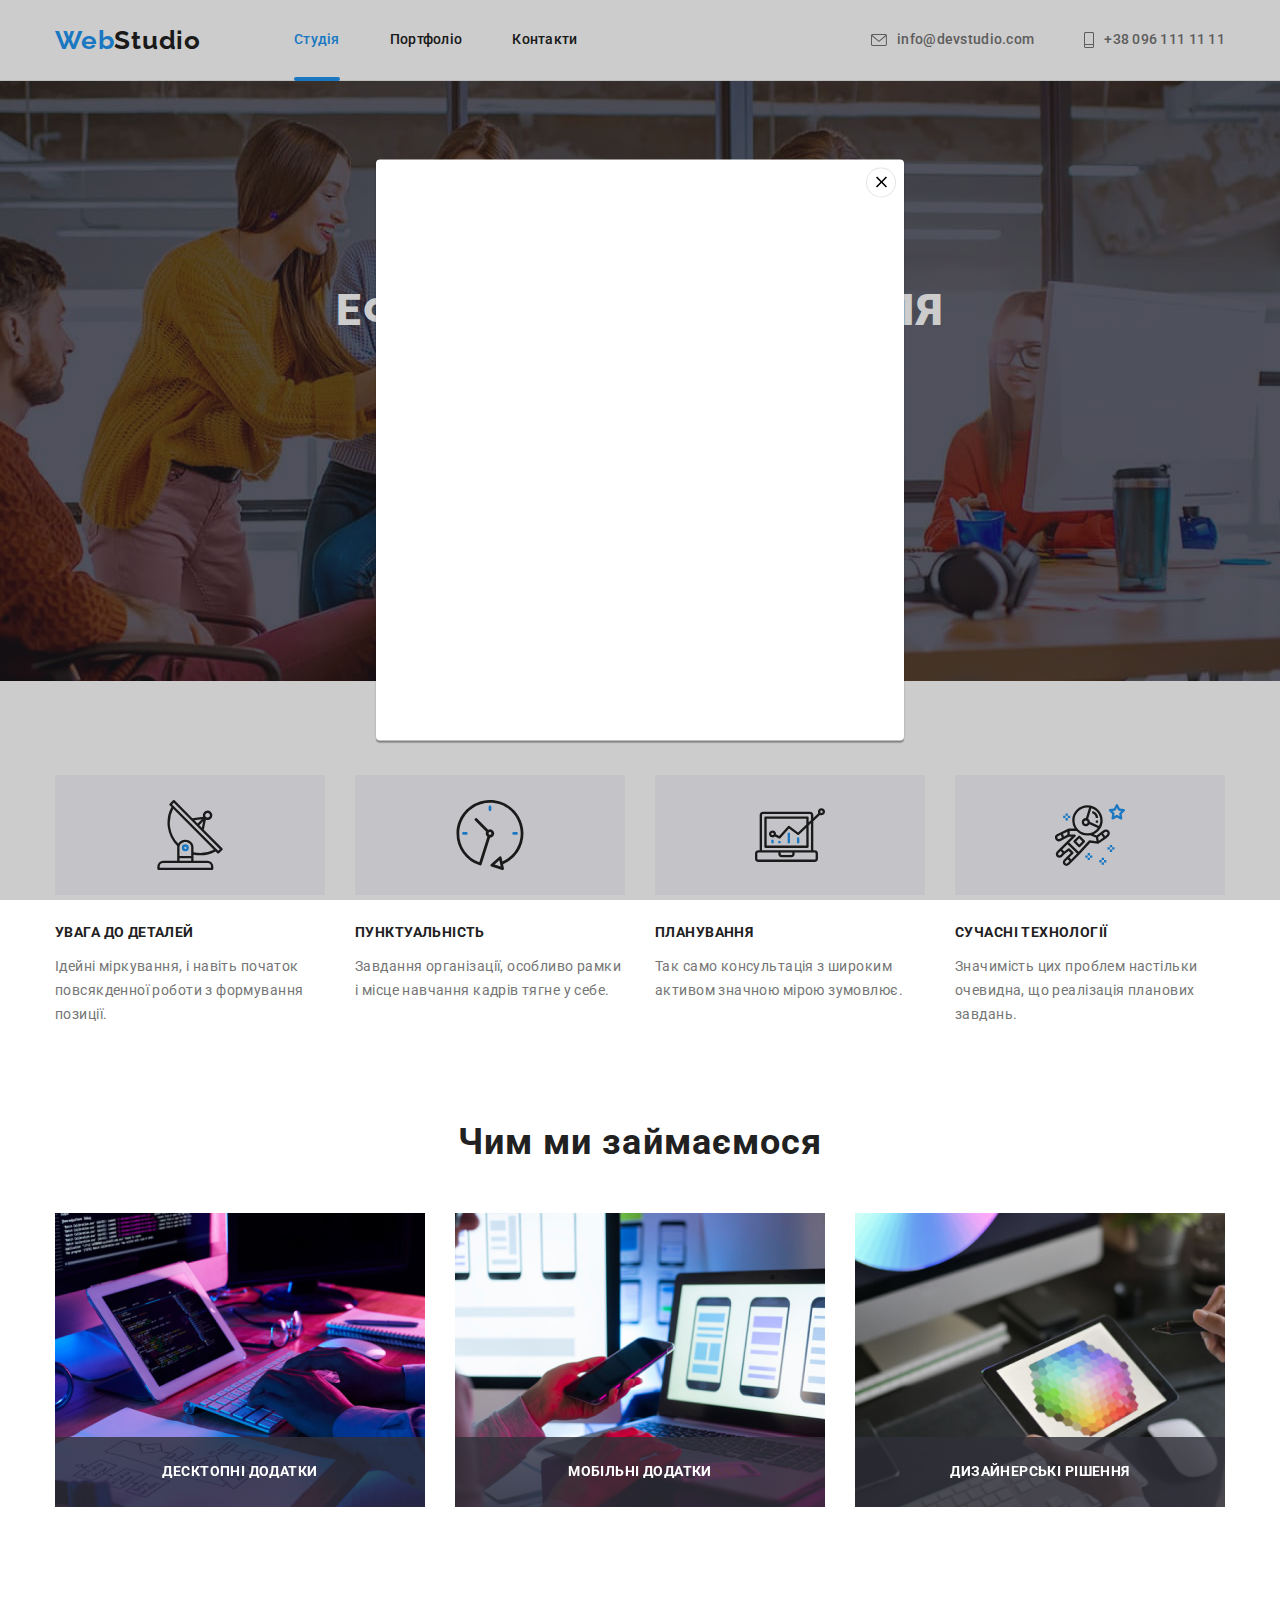
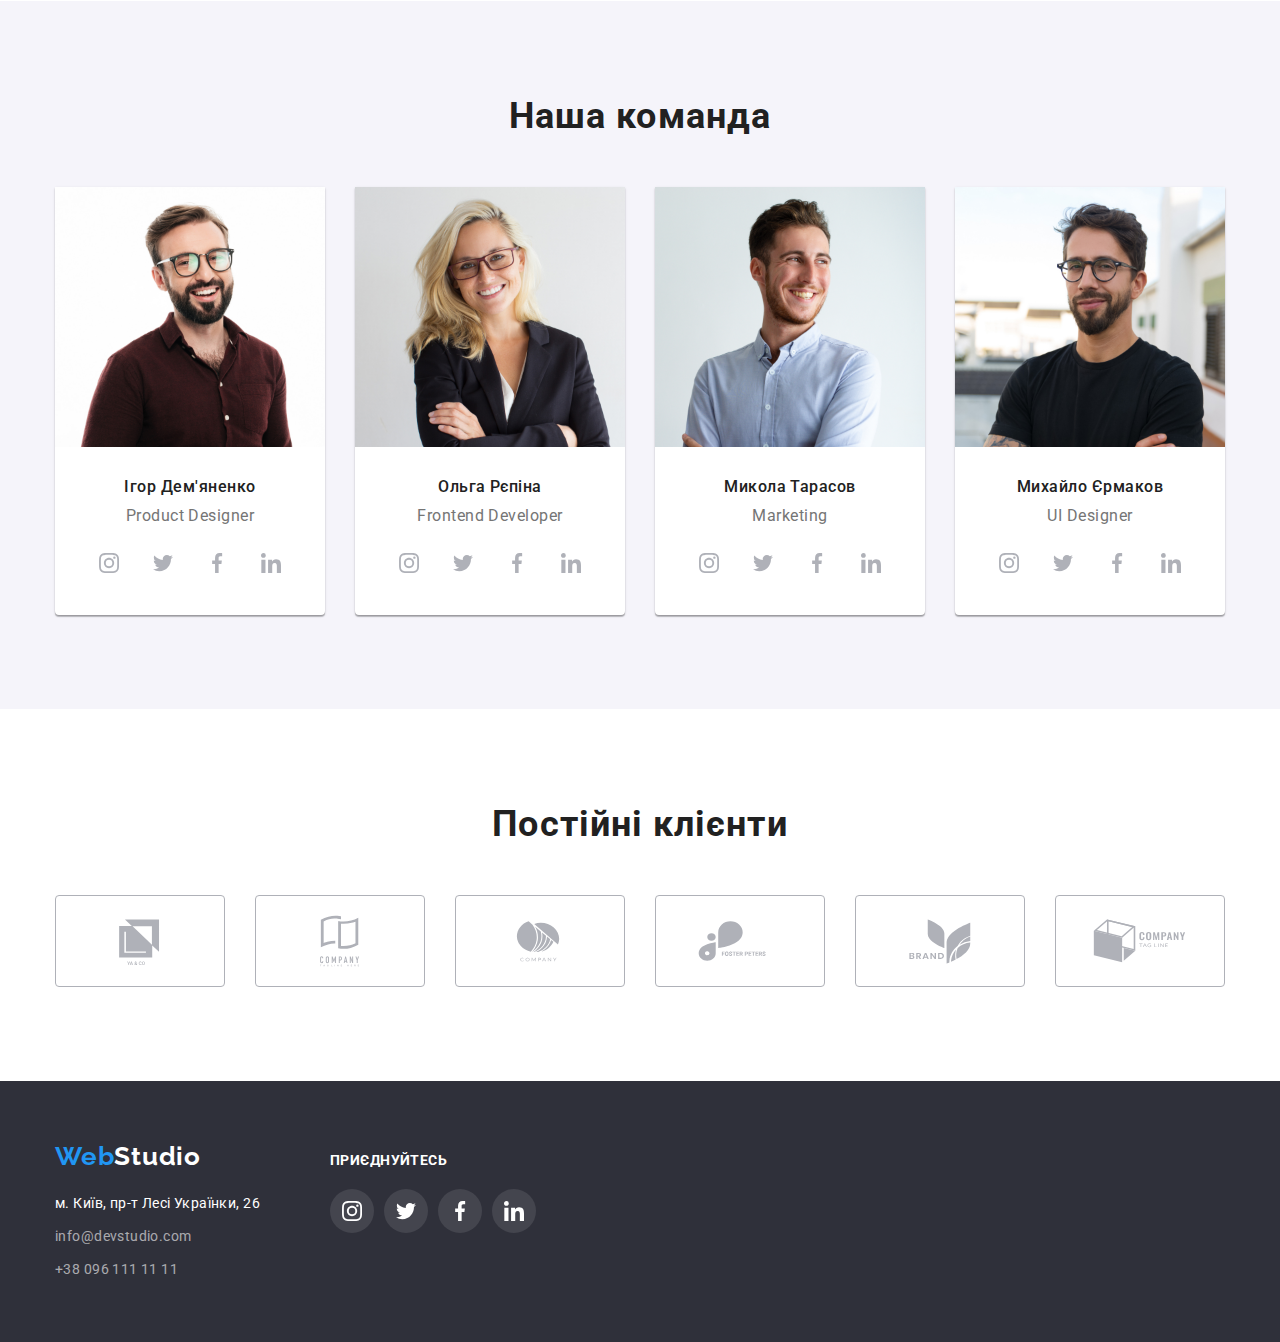
==== index.html @ 929f8d86 "added animation" ====
<!DOCTYPE html>
<html lang="uk">
  <head>
    <meta charset="UTF-8" />
    <meta http-equiv="X-UA-Compatible" content="IE=edge" />
    <meta name="viewport" content="width=device-width, initial-scale=1.0" />
    <title>Головна</title>
    <link rel="preconnect" href="https://fonts.googleapis.com" />
    <link rel="preconnect" href="https://fonts.gstatic.com" crossorigin />
    <link
      href="https://fonts.googleapis.com/css2?family=Raleway:wght@700&family=Roboto:wght@400;500;700;900&display=swap"
      rel="stylesheet"
    />
    <link
      rel="stylesheet"
      href="https://cdnjs.cloudflare.com/ajax/libs/modern-normalize/1.1.0/modern-normalize.min.css"
    />
    <link rel="stylesheet" href="./css/styles.css" />
  </head>
  <body class="page-body">
    <header class="page-header">
      <!--Шапка сторінки-->
      <div class="container-main">
        <a class="logo-link" href="./index.html"
          >Web<span class="logo-header">Studio</span></a
        >
        <nav>
          <!--Навігація на інші сторінки сайту-->
          <ul class="nav-list">
            <li class="nav-item">
              <a class="current-link" href="./index.html">Студія</a>
            </li>
            <li class="nav-item">
              <a class="nav-link" href="./portfolio.html">Портфоліо</a>
            </li>
            <li class="nav-item">
              <a class="nav-link" href="#">Контакти</a>
            </li>
          </ul>
        </nav>
        <ul class="nav-communication">
          <li class="nav-cm-item">
            <a class="link-cm" href="mailto:info@devstudio.com">
              <svg class="nav-icon envelope" width="16" height="12">
                <use href="./images/icons.svg#icon-envelope"></use></svg
              >info@devstudio.com</a
            >
          </li>
          <li class="nav-cm-item">
            <a class="link-cm" href="tel:+380961111111">
              <svg class="nav-icon phone" width="10" height="16">
                <use href="./images/icons.svg#icon-mobphone"></use></svg
              >+38 096 111 11 11</a
            >
          </li>
        </ul>
      </div>
    </header>
    <main>
      <!-- Герой -->
      <section class="hero">
        <div class="container">
          <h1 class="hero-title">
            Ефективні рішення для<br />
            вашого бізнесу
          </h1>
          <button type="button" data-modal-open>Замовити послугу</button>
        </div>
      </section>
      <section class="section">
        <div class="backdrop" data-modal>
          <div class="modal">
            <button type="button" class="btn-close" data-modal-close>
              <svg class="icon-close-1" width="18" height="18">
                <use href="./images/icons.svg#icon-close-1"></use>
              </svg>
            </button>
          </div>
        </div>
        <!-- Наші переваги -->
        <div class="container">
          <h2 hidden>Особливості</h2>
          <ul class="features-items">
            <li class="features-item">
              <div class="features-block">
                <svg class="features-icon" width="70" height="70">
                  <use href="./images/icons.svg#icon-antenna"></use>
                </svg>
              </div>
              <h3 class="features-title">УВАГА ДО ДЕТАЛЕЙ</h3>
              <p class="features-text">
                Ідейні міркування, і навіть початок повсякденної роботи з
                формування позиції.
              </p>
            </li>
            <li class="features-item">
              <div class="features-block">
                <svg class="features-icon" width="70" height="70">
                  <use href="./images/icons.svg#icon-clock"></use>
                </svg>
              </div>
              <h3 class="features-title">ПУНКТУАЛЬНІСТЬ</h3>
              <p class="features-text">
                Завдання організації, особливо рамки і місце навчання кадрів
                тягне у себе.
              </p>
            </li>
            <li class="features-item">
              <div class="features-block">
                <svg class="features-icon" width="70" height="70">
                  <use href="./images/icons.svg#icon-diagram"></use>
                </svg>
              </div>
              <h3 class="features-title">ПЛАНУВАННЯ</h3>
              <p class="features-text">
                Так само консультація з широким активом значною мірою зумовлює.
              </p>
            </li>
            <li class="features-item">
              <div class="features-block">
                <svg class="features-icon" width="70" height="70">
                  <use href="./images/icons.svg#icon-astronaut"></use>
                </svg>
              </div>
              <h3 class="features-title">СУЧАСНІ ТЕХНОЛОГІЇ</h3>
              <p class="features-text">
                Значимість цих проблем настільки очевидна, що реалізація
                планових завдань.
              </p>
            </li>
          </ul>
        </div>
      </section>
      <section class="section benefits">
        <div class="container">
          <h2 class="title">Чим ми займаємося</h2>
          <ul class="benefits-items">
            <!-- Ілюстрації зайнятості -->
            <li class="benefits-item">
              <img
                src="./images/img.jpg"
                alt="Працюючий програміст за столом"
                height="294"
              />
              <div class="meta">
                <p class="meta-text">Десктопні додатки</p>
              </div>
            </li>
            <li class="benefits-item">
              <img
                src="./images/img1.jpg"
                alt="Розробка інтерфейсу смартфона"
                height="294"
              />
              <div class="meta">
                <p class="meta-text">Мобільні додатки</p>
              </div>
            </li>
            <li class="benefits-item">
              <img
                src="./images/img2.jpg"
                alt="Дизайнер з планшетом в руці"
                height="294"
              />
              <div class="meta">
                <p class="meta-text">Дизайнерські рішення</p>
              </div>
            </li>
          </ul>
        </div>
      </section>
      <section class="section card">
        <div class="container">
          <h2 class="title">Наша команда</h2>
          <ul class="section-card-items">
            <!-- Візитки працівників -->
            <li class="section-card-item">
              <img
                src="./images/cutaway1.jpg"
                alt="ігор Дем'яненко"
                height="260"
              />
              <div class="card">
                <h3 class="section-card-title">Ігор Дем'яненко</h3>
                <p class="section-card-text" lang="en">Product Designer</p>
                <ul class="card-icon-items">
                  <li class="card-icon-item">
                    <a class="card-link" href="#">
                      <svg class="card-icon" width="20" height="20">
                        <use href="./images/icons.svg#icon-instagram"></use>
                      </svg>
                    </a>
                  </li>
                  <li class="card-icon-item">
                    <a class="card-link" href="#">
                      <svg class="card-icon" width="20" height="20">
                        <use href="./images/icons.svg#icon-twitter"></use>
                      </svg>
                    </a>
                  </li>
                  <li class="card-icon-item">
                    <a class="card-link" href="#">
                      <svg class="card-icon" width="20" height="20">
                        <use href="./images/icons.svg#icon-facebook"></use>
                      </svg>
                    </a>
                  </li>
                  <li class="card-icon-item">
                    <a class="card-link" href="#">
                      <svg class="card-icon" width="20" height="20">
                        <use href="./images/icons.svg#icon-linkedin"></use>
                      </svg>
                    </a>
                  </li>
                </ul>
              </div>
            </li>
            <li class="section-card-item">
              <img
                src="./images/cutaway2.jpg"
                alt="Ольга Рєпіна"
                height="260"
              />
              <div class="card">
                <h3 class="section-card-title">Ольга Рєпіна</h3>
                <p class="section-card-text" lang="en">Frontend Developer</p>
                <ul class="card-icon-items">
                  <li class="card-icon-item">
                    <a class="card-link" href="#">
                      <svg class="card-icon" width="20" height="20">
                        <use href="./images/icons.svg#icon-instagram"></use>
                      </svg>
                    </a>
                  </li>
                  <li class="card-icon-item">
                    <a class="card-link" href="#">
                      <svg class="card-icon" width="20" height="20">
                        <use href="./images/icons.svg#icon-twitter"></use>
                      </svg>
                    </a>
                  </li>
                  <li class="card-icon-item">
                    <a class="card-link" href="#">
                      <svg class="card-icon" width="20" height="20">
                        <use href="./images/icons.svg#icon-facebook"></use>
                      </svg>
                    </a>
                  </li>
                  <li class="card-icon-item">
                    <a class="card-link" href="#">
                      <svg class="card-icon" width="20" height="20">
                        <use href="./images/icons.svg#icon-linkedin"></use>
                      </svg>
                    </a>
                  </li>
                </ul>
              </div>
            </li>
            <li class="section-card-item">
              <img
                src="./images/cutaway3.jpg"
                alt="Микола Тарасов"
                height="260"
              />
              <div class="card">
                <h3 class="section-card-title">Микола Тарасов</h3>
                <p class="section-card-text" lang="en">Marketing</p>
                <ul class="card-icon-items">
                  <li class="card-icon-item">
                    <a class="card-link" href="#">
                      <svg class="card-icon" width="20" height="20">
                        <use href="./images/icons.svg#icon-instagram"></use>
                      </svg>
                    </a>
                  </li>
                  <li class="card-icon-item">
                    <a class="card-link" href="#">
                      <svg class="card-icon" width="20" height="20">
                        <use href="./images/icons.svg#icon-twitter"></use>
                      </svg>
                    </a>
                  </li>
                  <li class="card-icon-item">
                    <a class="card-link" href="#">
                      <svg class="card-icon" width="20" height="20">
                        <use href="./images/icons.svg#icon-facebook"></use>
                      </svg>
                    </a>
                  </li>
                  <li class="card-icon-item">
                    <a class="card-link" href="#">
                      <svg class="card-icon" width="20" height="20">
                        <use href="./images/icons.svg#icon-linkedin"></use>
                      </svg>
                    </a>
                  </li>
                </ul>
              </div>
            </li>
            <li class="section-card-item">
              <img
                src="./images/cutaway4.jpg"
                alt="Михайло Єрмаков"
                height="260"
              />
              <div class="card">
                <h3 class="section-card-title">Михайло Єрмаков</h3>
                <p class="section-card-text" lang="en">UI Designer</p>
                <ul class="card-icon-items">
                  <li class="card-icon-item">
                    <a class="card-link" href="#">
                      <svg class="card-icon" width="20" height="20">
                        <use href="./images/icons.svg#icon-instagram"></use>
                      </svg>
                    </a>
                  </li>
                  <li class="card-icon-item">
                    <a class="card-link" href="#">
                      <svg class="card-icon" width="20" height="20">
                        <use href="./images/icons.svg#icon-twitter"></use>
                      </svg>
                    </a>
                  </li>
                  <li class="card-icon-item">
                    <a class="card-link" href="#">
                      <svg class="card-icon" width="20" height="20">
                        <use href="./images/icons.svg#icon-facebook"></use>
                      </svg>
                    </a>
                  </li>
                  <li class="card-icon-item">
                    <a class="card-link" href="#">
                      <svg class="card-icon" width="20" height="20">
                        <use href="./images/icons.svg#icon-linkedin"></use>
                      </svg>
                    </a>
                  </li>
                </ul>
              </div>
            </li>
          </ul>
        </div>
      </section>
      <section class="clients">
        <div class="container">
          <h2 class="title">Постійні клієнти</h2>
          <ul class="items-clients">
            <li class="item-clients">
              <a href="#" class="link-clients">
                <svg class="clients-logo" width="106" height="60">
                  <use href="./images/icons.svg#icon-logofirst"></use>
                </svg>
              </a>
            </li>
            <li class="item-clients">
              <a href="#" class="link-clients">
                <svg class="clients-logo" width="106" height="60">
                  <use href="./images/icons.svg#icon-logosecond"></use>
                </svg>
              </a>
            </li>
            <li class="item-clients">
              <a href="#" class="link-clients">
                <svg class="clients-logo" width="106" height="60">
                  <use href="./images/icons.svg#icon-logothird"></use>
                </svg>
              </a>
            </li>
            <li class="item-clients">
              <a href="#" class="link-clients">
                <svg class="clients-logo" width="106" height="60">
                  <use href="./images/icons.svg#icon-logofourth"></use>
                </svg>
              </a>
            </li>
            <li class="item-clients">
              <a href="#" class="link-clients">
                <svg class="clients-logo" width="106" height="60">
                  <use href="./images/icons.svg#icon-logofifth"></use>
                </svg>
              </a>
            </li>
            <li class="item-clients">
              <a href="#" class="link-clients">
                <svg class="clients-logo" width="106" height="60">
                  <use href="./images/icons.svg#icon-logosixth"></use>
                </svg>
              </a>
            </li>
          </ul>
        </div>
      </section>
    </main>
    <footer>
      <!-- Футер -->
      <div class="container footer">
        <div class="address">
          <a class="logo-link" href="./index.html"
            >Web<span class="logo-footer">Studio</span></a
          >
          <address>
            <ul class="address-items">
              <li class="address-item">м. Київ, пр-т Лесі Українки, 26</li>
              <li class="address-item">
                <a class="link" href="mailto:info@devstudio.com"
                  >info@devstudio.com</a
                >
              </li>
              <li class="address-item">
                <a class="link" href="tel:+380961111111">+38 096 111 11 11</a>
              </li>
            </ul>
          </address>
        </div>
        <div class="social">
          <span class="join">приєднуйтесь</span>
          <ul class="social-items">
            <li class="social-item">
              <a href="" class="card-icon social">
                <svg class="card-icon" width="20" height="20">
                  <use href="./images/icons.svg#icon-instagram"></use>
                </svg>
              </a>
            </li>
            <li class="social-item">
              <a href="" class="card-icon social">
                <svg class="card-icon" width="20" height="20">
                  <use href="./images/icons.svg#icon-twitter"></use>
                </svg>
              </a>
            </li>
            <li class="social-item">
              <a href="" class="card-icon social">
                <svg class="card-icon" width="20" height="20">
                  <use href="./images/icons.svg#icon-facebook"></use>
                </svg>
              </a>
            </li>
            <li class="social-item">
              <a href="" class="card-icon social">
                <svg class="card-icon" width="20" height="20">
                  <use href="./images/icons.svg#icon-linkedin"></use>
                </svg>
              </a>
            </li>
          </ul>
        </div>
      </div>
    </footer>
    <script src="./js/modal.js"></script>
  </body>
</html>
---- css/styles.css ----
/* ----------Головні настанови-------------------- */

:root {
  --primary-text-color: #757575;
  --title-text-color: #212121;
  --footer-color-text: rgba(255, 255, 255, 0.6);

  --accent-color: #2196f3;
  --active-color-button: #188ce8;

  --background-color-button: rgba(245, 244, 250, 1);
  --background-color: #ffffff;
  --secondary-background-color: #2f303a;
  --light-backgroung-color: rgba(245, 244, 250, 1);

  --primary-icon-color: #afb1b8;
  --primary-border-icon: #afb1b8;

  --white-color: #ffffff;

  --timing-function: cubic-bezier(0.4, 0, 0.2, 1);
}
ul {
  list-style: none;
  padding: 0;
  margin: 0;
}
a {
  text-decoration: none;
  color: inherit;
}
h1,
h2,
h3,
h4,
h5,
h6 {
  color: var(--title-text-color);
}
section {
  padding-top: 94px;
  padding-bottom: 94px;
}
.page-body {
  color: var(--primary-text-color);
  background: var(--background-color);

  font-family: Roboto, sans-serif;
  padding-top: 0;
}
.container {
  margin-left: auto;
  margin-right: auto;
  width: 1200px;
  padding: 0 15px;
}
.container-main {
  display: flex;

  padding: 0 15px;
  margin-left: auto;
  margin-right: auto;
  width: 1200px;

  align-items: center;
}
/* ----------Header-------------------- */

/* ---------Logo-------------------- */
header {
  border-bottom: 1px solid #ececec;
}
.logo-link {
  font-family: Raleway, sans-serif;
  font-weight: 700;
  font-size: 26px;
  line-height: 1.19;
  letter-spacing: 0.03em;
}
.logo-header {
  color: var(--title-text-color);
}
.logo-footer {
  color: var(--white-color);
}
.logo-link {
  color: var(--accent-color);
}

/* ----------Navigation-------------------- */
.nav-list {
  display: flex;
  margin-left: 93px;

  color: var(--title-text-color);
  font-weight: 500;
  font-size: 14px;
  line-height: 1.14;
  letter-spacing: 0.02em;
}
.nav-list .nav-item:not(:last-child) {
  margin-right: 50px;
}
.current-link,
.nav-link {
  display: block;
  padding-top: 32px;
  padding-bottom: 32px;

  transition: color 250ms var(--timing-function);
}
.nav-list .current-link {
  color: var(--accent-color);
}
.nav-item {
  position: relative;
}
.current-link::after {
  position: absolute;
  content: "";
  display: block;
  bottom: -1px;
  right: 0;
  width: 100%;
  height: 4px;
  background-color: var(--accent-color);
  border-radius: 2px;
}
.nav-list .nav-link:hover,
.nav-list .nav-link:focus {
  color: var(--accent-color);
}
/* ----------Nav-communication-------------------- */
.nav-communication {
  display: flex;
  margin-left: auto;
}
.nav-cm-item .link-cm {
  display: flex;
  align-items: center;
  padding-top: 32px;
  padding-bottom: 32px;

  color: var(--primary-text-color);
  fill: var(--primary-text-color);

  font-weight: 500;
  font-size: 14px;
  line-height: 1.14;
  letter-spacing: 0.02em;

  transition: color 250ms var(--timing-function);
}
.link-cm:hover,
.link-cm:focus {
  color: var(--accent-color);
  fill: currentColor;
}
.nav-communication .nav-icon {
  margin-right: 10px;
}
.nav-communication .nav-cm-item + .nav-cm-item {
  margin-left: 50px;
}

/* ----------Hero--------------------*/
.hero {
  margin-left: auto;
  margin-right: auto;
  max-width: 1600px;
  max-height: 600px;

  background-color: var(--secondary-background-color);
  background-image: linear-gradient(
      to right,
      rgba(47, 48, 58, 0.4),
      rgba(47, 48, 58, 0.4)
    ),
    url(../images/herophoto.jpg);
  background-position: center;
  background-repeat: no-repeat;
  background-size: cover;

  padding-top: 200px;
  padding-bottom: 200px;
  text-align: center;
}
.hero-title {
  color: var(--white-color);

  font-weight: 900;
  font-size: 44px;
  line-height: 1.36;
  text-align: center;
  letter-spacing: 0.06em;
  text-transform: uppercase;

  margin-top: 0;
  margin-bottom: 30px;
}
.hero button {
  cursor: pointer;
  border: none;

  color: var(--white-color);
  background-color: var(--accent-color);

  font-family: Roboto, sans-serif;
  font-weight: 700;
  font-size: 16px;
  line-height: 1.88;
  letter-spacing: 0.06em;
  text-align: center;

  min-width: 216px;
  border-radius: 4px;
  padding: 10px 32px;

  transition: background-color 250ms var(--timing-function);
}
.hero button:hover,
.hero button:focus {
  background-color: var(--active-color-button);
  filter: drop-shadow(0px 4px 4px rgba(0, 0, 0, 0.25));
}

/* ----------Features-------------------- */
.features-block {
  display: flex;
  justify-content: center;
  align-items: center;

  margin-bottom: 30px;
  height: 120px;

  background-color: var(--light-backgroung-color);
}
.features-items {
  display: flex;
  justify-content: center;
}
.features-item {
  width: calc((100% - 90px) / 4);
}
.features-item:not(:last-child) {
  margin-right: 30px;
}
.features-item .features-title {
  margin-top: 0;
  margin-bottom: 10px;
  font-weight: 700;
  font-size: 14px;
  line-height: 1.14;
  letter-spacing: 0.03em;
}
.features-item .features-text {
  margin-bottom: 0;
  font-size: 14px;

  line-height: 1.71;
  letter-spacing: 0.03em;
}

/* --------------------Benefits-------------------- */
.title {
  margin-bottom: 50px;
  margin-top: 0;

  font-weight: 700;
  font-size: 36px;
  line-height: 1.17;
  text-align: center;
  letter-spacing: 0.03em;
}
.benefits {
  padding-top: 0;
}
.benefits-items {
  display: flex;
}
.benefits-item {
  position: relative;
  width: calc((100% - 60px) / 3);
}
.benefits-item:not(:first-child) {
  margin-left: 30px;
}
.benefits-item .meta {
  position: absolute;
  display: flex;
  justify-content: center;
  align-items: center;
  width: 370px;
  height: 70px;
  bottom: 0;

  background-color: rgba(47, 48, 58, 0.8);
}
.meta-text {
  margin: 0;

  font-weight: 700;
  font-size: 14px;
  line-height: 1.14;
  letter-spacing: 0.03em;
  text-transform: uppercase;
  color: var(--white-color);
}

/* ------------------------Card-------------------- */
div.card {
  padding: 30px 32px;
}
section.card {
  background-color: var(--light-backgroung-color);
}
.section-card-items {
  display: flex;
  text-align: center;
}
.section-card-item {
  width: calc((100% - 90px) / 4);

  background-color: var(--white-color);
  box-shadow: 0px 1px 3px rgba(0, 0, 0, 0.12), 0px 1px 1px rgba(0, 0, 0, 0.14),
    0px 2px 1px rgba(0, 0, 0, 0.2);
  border-radius: 0px 0px 4px 4px;
}
.section-card-items .section-card-item + .section-card-item {
  margin-left: 30px;
}
.card .section-card-title {
  margin-bottom: 10px;
  margin-top: 0;

  font-weight: 500;
  font-size: 16px;
  line-height: 1.19;
  letter-spacing: 0.03em;
}
.card .section-card-text {
  margin: 0;
  margin-bottom: 16px;

  font-size: 16px;
  line-height: 1.19;
  letter-spacing: 0.03em;
}
.card-icon-items {
  display: flex;
  justify-items: center;
  align-items: center;

  max-width: 206px;
  max-height: 44px;
}
.card-icon-item:not(:last-child) {
  margin-right: 10px;
}
.card-link {
  display: flex;
  align-items: center;
  justify-content: center;
  width: 44px;
  height: 44px;
  fill: var(--primary-icon-color);
  border-radius: 50%;
  background-position: 50% 50%;

  transition: background-color 250ms var(--timing-function),
    fill 250ms var(--timing-function);
}
.card-link:hover,
.card-link:focus {
  background-color: var(--accent-color);
  fill: var(--white-color);
}
/* ---------------CLIENTS ---------------------*/
.items-clients {
  display: flex;
}
.item-clients {
  width: calc((100% - 150px) / 6);
}
.item-clients:not(:last-child) {
  margin-right: 30px;
}
.item-clients .link-clients {
  padding-top: 0;
  padding-bottom: 0;
  display: flex;
  justify-content: center;
  height: 92px;

  fill: var(--primary-icon-color);

  border: 1px solid var(--primary-border-icon);
  border-radius: 4px;

  transition: fill 250ms var(--timing-function),
    border-color 250ms var(--timing-function);
}
.link-clients .clients-logo {
  margin: 16px 32px;
}
.link-clients:hover,
.link-clients:focus {
  fill: var(--accent-color);
  border-color: var(--accent-color);
}
/* ----------PORTFOLIO-------------------- */
.filter-list {
  margin-bottom: 50px;
  display: flex;
  justify-content: center;
}
.filter-list button {
  cursor: pointer;
  border: none;

  color: var(--title-text-color);
  background-color: var(--background-color-button);

  font-family: Roboto, sans-serif;
  font-size: 16px;
  font-weight: 500;
  line-height: 1.62;
  letter-spacing: 0.03em;
  text-align: center;

  border-radius: 4px;
  padding: 6px 22px;

  transition: color 250ms var(--timing-function),
    background-color 250ms var(--timing-function),
    box-shadow 250ms var(--timing-function);
}
img {
  display: block;
  max-width: 100%;
  height: auto;
}
.filter-list .filter-item {
  margin-top: 0;
}
.filter-list .filter-item + .filter-item {
  margin-left: 8px;
}
.filter-list button:hover,
.filter-list button:focus {
  color: var(--white-color);
  background-color: var(--accent-color);
  box-shadow: 0px 3px 1px rgba(0, 0, 0, 0.1), 0px 1px 2px rgba(0, 0, 0, 0.08),
    0px 2px 2px rgba(0, 0, 0, 0.12);
}
.filter-work-items {
  display: flex;
  flex-wrap: wrap;
}
.filter-work-item {
  margin-bottom: 30px;
  margin-right: 30px;
}
.hiding-thumb {
  position: relative;
  overflow: hidden;
}
.overlay {
  position: absolute;
  width: 100%;
  height: 100%;
  top: 0;
  left: 0;
}
.overlay .overlay-text {
  display: block;
  margin: 0;
  padding: 63px 24px;

  font-size: 18px;
  line-height: 1.56;
  letter-spacing: 0.03em;
  color: var(--white-color);

  transform: translateY(100%);
  transition: transform 2500ms var(--time-transition);
}
.hiding-thumb::before {
  position: absolute;
  display: inline-block;
  content: "";
  width: 100%;
  height: 100%;
  pointer-events: none;

  background-color: rgba(33, 150, 243, 0.9);

  transform: translateY(101%);
  transition: transform 250ms var(--timing-function);
}
.filter-work-items .link:hover .hiding-thumb::before,
.filter-work-items .link:focus .hiding-thumb::before {
  transform: translateY(0);
}
.filter-work-items .link:hover .overlay-text,
.filter-work-items .link:focus .overlay-text {
  transform: translateY(0);
}
.filter-work-item:nth-child(3n) {
  margin-right: 0;
}
.filter-work-item:nth-last-child(-n + 3) {
  margin-bottom: 0;
}
.filter-work-items .link {
  display: block;

  padding-top: 0;
  padding-bottom: 0;

  transition: box-shadow 250ms var(--timing-function);
}
.filter-work-items .link:hover,
.filter-work-items .link:focus {
  box-shadow: 0px 1px 1px rgba(0, 0, 0, 0.12), 0px 4px 4px rgba(0, 0, 0, 0.06),
    1px 4px 6px rgba(0, 0, 0, 0.16);
}
.filter-work-items .filter-work-title {
  margin-bottom: 4px;
  margin-top: 0;

  font-weight: 700;
  font-size: 18px;
  line-height: 2;
  letter-spacing: 0.06em;
}
.filter-work-items .filter-work-text {
  margin-top: 0;
  margin-bottom: 0;
  color: var(--primary-text-color);
  font-weight: 400;
  line-height: 1.88;
  letter-spacing: 0.03em;
}
.work-sign {
  padding-left: 24px;
  padding-right: 24px;
  padding-top: 20px;
  padding-bottom: 20px;

  border-width: 0px 1px 1px;
  border-style: solid;
  border-color: #eeeeee;
}

/* ----------Footer-------------------- */
footer {
  padding-top: 60px;
  padding-bottom: 60px;

  background-color: var(--secondary-background-color);
}
.address-items {
  color: var(--white-color);
  font-family: Roboto, sans-serif;
  font-style: normal;
  font-size: 14px;
  line-height: 1.71;
  letter-spacing: 0.03em;
}
.container .logo-link {
  display: inline-block;
  margin-bottom: 20px;
}
.address-item:not(:last-child) {
  margin-bottom: 9px;
}
.address-items .link {
  color: var(--footer-color-text);

  transition: color 250ms var(--timing-function);
}
.address-items .link:hover,
.address-items .link:focus {
  color: var(--accent-color);
}
.footer {
  display: flex;
  align-items: baseline;
}
.social {
  padding-top: 0;
  padding-bottom: 0;
  margin-left: 70px;
}
.social .join {
  font-weight: 700;
  font-size: 14px;
  line-height: 1.14;
  letter-spacing: 0.03em;
  text-transform: uppercase;

  color: var(--white-color);
}
.social-items {
  display: flex;
  justify-content: center;
  padding: 0;
  margin-top: 20px;
}
.social-item .social {
  display: flex;
  justify-content: center;
  align-items: center;

  margin: 0;

  min-width: 44px;
  min-height: 44px;
  fill: var(--white-color);
  border-radius: 50%;
  background-color: rgba(255, 255, 255, 0.1);

  transition: background-color 250ms var(--timing-function);
}
.social-item:not(:last-child) {
  margin-right: 10px;
}
.social-item .social:hover,
.social-item .social:focus {
  background-color: var(--accent-color);
}
/* -----------------MODAL------------------------------- */
.backdrop {
  position: fixed;
  width: 100%;
  height: 100%;
  top: 0%;
  left: 0%;

  background-color: rgba(0, 0, 0, 0.2);

  opacity: 1;
  transition: opacity 500ms var(--timing-function);
}
.backdrop.is-hidden {
  opacity: 0;
  pointer-events: none;
}
.modal {
  position: absolute;
  top: 50%;
  left: 50%;
  transform: translate(-50%, -50%);
  min-width: 528px;
  min-height: 581px;

  background-color: var(--white-color);
  box-shadow: 0px 1px 3px rgba(0, 0, 0, 0.12), 0px 1px 1px rgba(0, 0, 0, 0.14),
    0px 2px 1px rgba(0, 0, 0, 0.2);
  border-radius: 4px;
}
.btn-close {
  position: absolute;
  top: 8px;
  right: 8px;
  cursor: pointer;

  display: flex;
  justify-content: center;
  align-items: center;
  padding: 0;
  width: 30px;
  height: 30px;
  border-radius: 50%;

  background: var(--white-color);
  border: 1px solid rgba(0, 0, 0, 0.1);
}
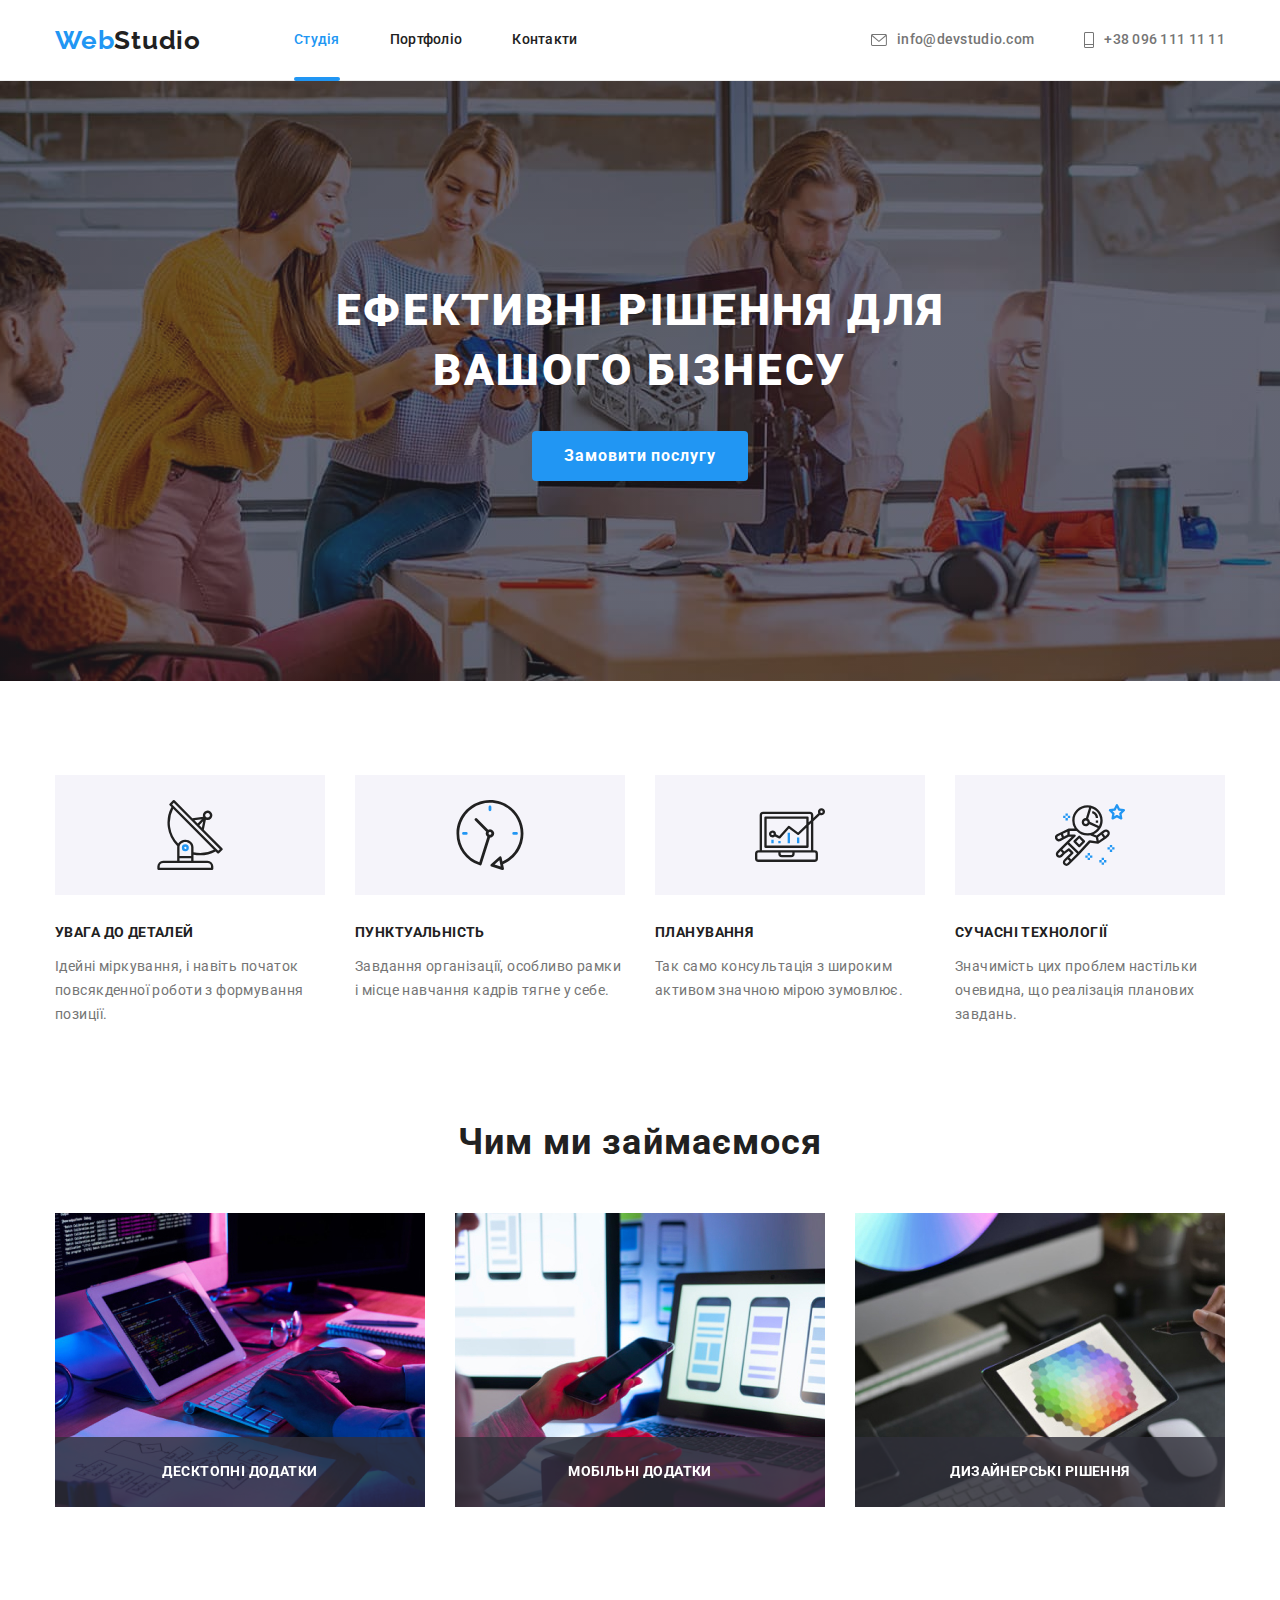
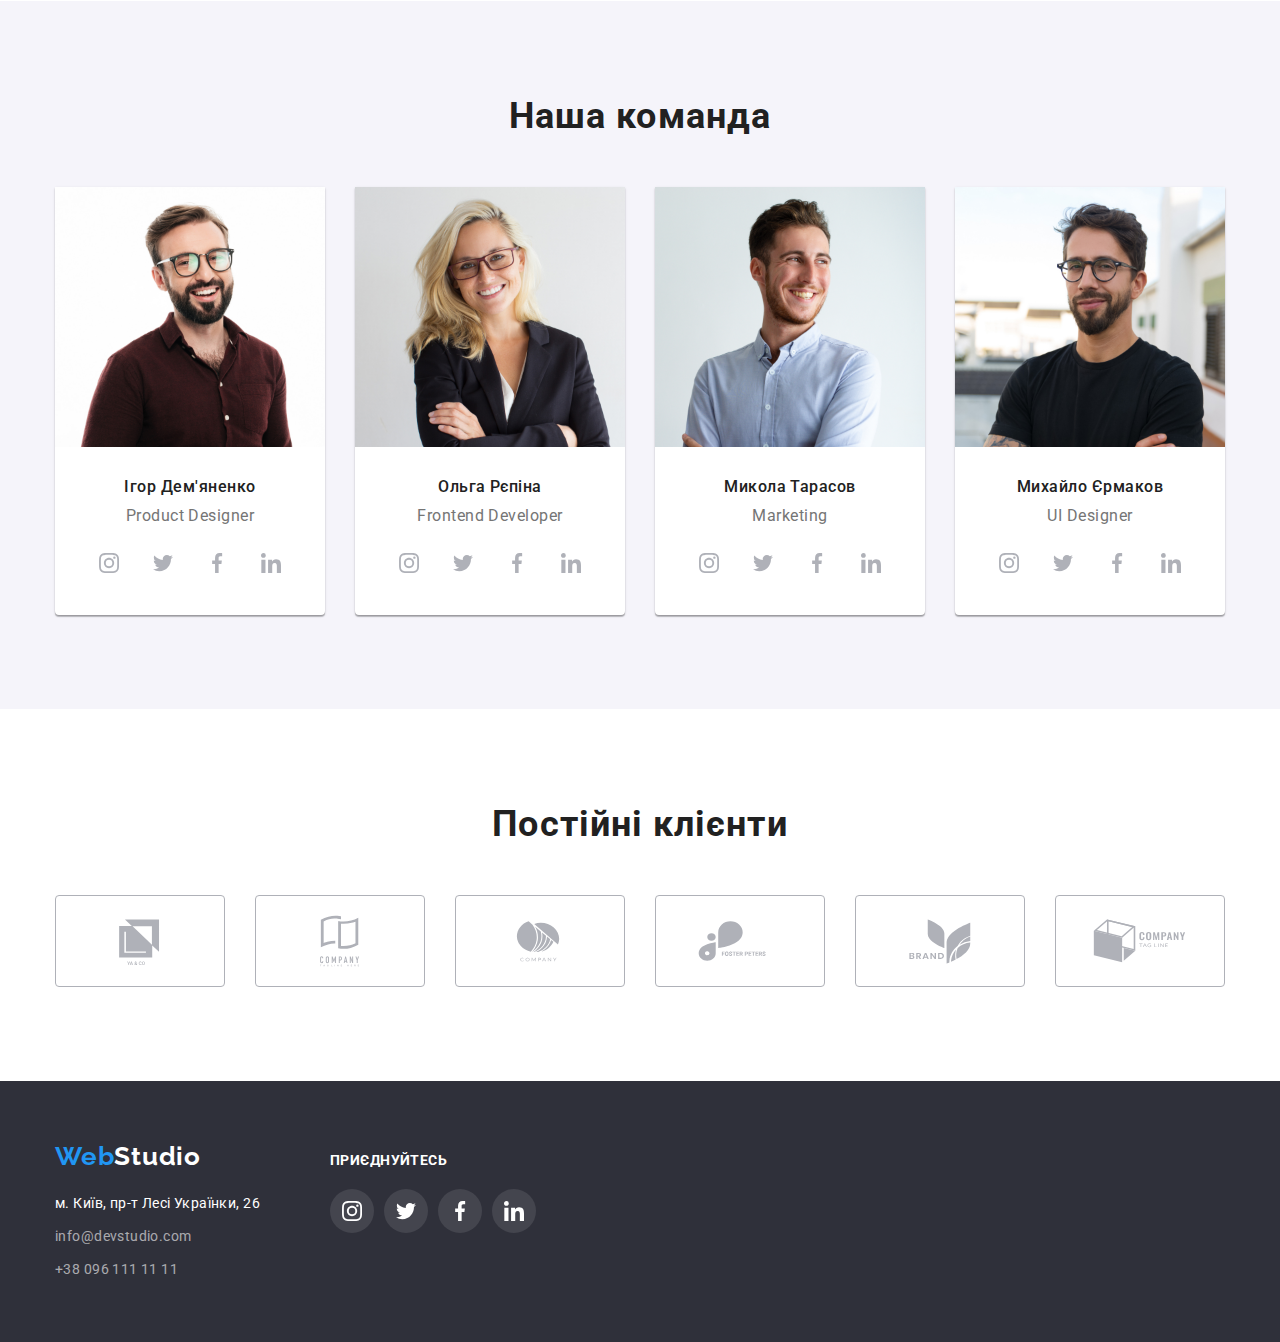
==== commit c67a5e30: "animation correction" ====
--- a/index.html
+++ b/index.html
@@ -68,7 +68,7 @@
         </div>
       </section>
       <section class="section">
-        <div class="backdrop" data-modal>
+        <div class="backdrop is-hidden" data-modal>
           <div class="modal">
             <button type="button" class="btn-close" data-modal-close>
               <svg class="icon-close-1" width="18" height="18">
--- a/css/styles.css
+++ b/css/styles.css
@@ -465,15 +465,12 @@
   position: relative;
   overflow: hidden;
 }
-.overlay {
+.hiding-thumb .overlay-text {
   position: absolute;
+  top: 0;
+  left: 0;
   width: 100%;
   height: 100%;
-  top: 0;
-  left: 0;
-}
-.overlay .overlay-text {
-  display: block;
   margin: 0;
   padding: 63px 24px;
 
@@ -481,31 +478,19 @@
   line-height: 1.56;
   letter-spacing: 0.03em;
   color: var(--white-color);
+  background-color: rgba(33, 150, 243, 0.9);
 
   transform: translateY(100%);
-  transition: transform 2500ms var(--time-transition);
-}
-.hiding-thumb::before {
-  position: absolute;
-  display: inline-block;
-  content: "";
-  width: 100%;
-  height: 100%;
-  pointer-events: none;
-
-  background-color: rgba(33, 150, 243, 0.9);
-
-  transform: translateY(101%);
-  transition: transform 250ms var(--timing-function);
-}
-.filter-work-items .link:hover .hiding-thumb::before,
-.filter-work-items .link:focus .hiding-thumb::before {
-  transform: translateY(0);
-}
-.filter-work-items .link:hover .overlay-text,
-.filter-work-items .link:focus .overlay-text {
-  transform: translateY(0);
-}
+  opacity: 0;
+  transition: transform 250ms var(--timing-function),
+    opacity 250ms var(--timing-function);
+}
+.filter-work-item .link:hover .overlay-text,
+.filter-work-item .link:focus .overlay-text {
+  transform: translateY(0%);
+  opacity: 1;
+}
+
 .filter-work-item:nth-child(3n) {
   margin-right: 0;
 }
